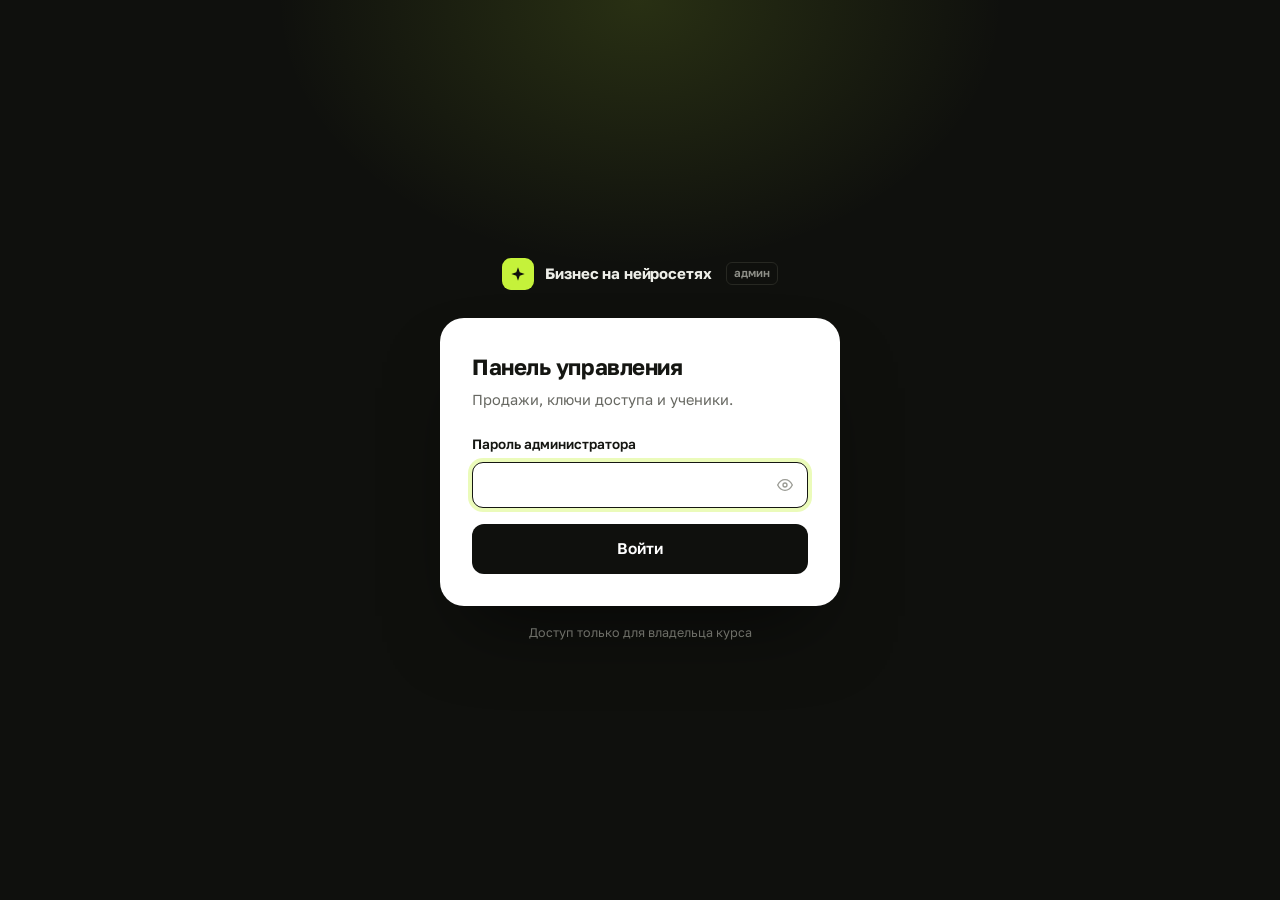
==== admin.html @ 6cfcb0c7 "Новые уроки: Claude, вайбкодинг, основы веба, боты для бизнеса, ниши и блок «Бизнес и право» (69 уро" ====
<!doctype html>
<html lang="ru">
<head>
<meta charset="utf-8">
<meta name="viewport" content="width=device-width, initial-scale=1, viewport-fit=cover">
<meta name="robots" content="noindex, nofollow">
<meta name="theme-color" content="#0F100D">
<title>Панель управления · Бизнес на нейросетях</title>
<link rel="icon" href="data:image/svg+xml,%3Csvg xmlns='http://www.w3.org/2000/svg' viewBox='0 0 32 32'%3E%3Crect width='32' height='32' rx='9' fill='%230F100D'/%3E%3Cpath d='M16 6l2.3 6.7L25 15l-6.7 2.3L16 24l-2.3-6.7L7 15l6.7-2.3z' fill='%23C5F23A'/%3E%3C/svg%3E">
<link rel="preconnect" href="https://fonts.googleapis.com">
<link rel="preconnect" href="https://fonts.gstatic.com" crossorigin>
<link rel="stylesheet" href="https://fonts.googleapis.com/css2?family=Golos+Text:wght@400;500;600;700;800&family=JetBrains+Mono:wght@500;700&display=swap">
<script>
  (function(){ var t; try { t = localStorage.getItem("theme"); } catch(e){}
    if(!t) t = matchMedia("(prefers-color-scheme: dark)").matches ? "dark" : "light";
    document.documentElement.dataset.theme = t; })();
</script>
<style>
:root{
  --bg:#F5F5F1; --surface:#FFFFFF; --surface-2:#F9F9F6; --line:#E7E6E0; --line-strong:#D3D2CA;
  --text:#151612; --muted:#676862; --faint:#9A9B94;
  --ink:#0F100D; --ink-text:#EDEEE8; --ink-muted:#8E8F88; --ink-line:#272822;
  --accent:#C5F23A; --accent-hover:#B4E224; --on-accent:#0F100D; --accent-soft:#EEF8CC; --accent-text:#4A6100;
  --danger:#D92D20; --danger-soft:#FDECEA; --warn-soft:#FFF4D6; --warn-text:#8A5A00; --info-soft:#EAF1FF; --info-text:#2457C5;
  --r:12px; --r-lg:18px; --r-xl:24px;
  --shadow:0 1px 2px rgba(15,16,13,.04),0 10px 30px -14px rgba(15,16,13,.14);
  --font:"Golos Text",system-ui,-apple-system,"Segoe UI",Roboto,sans-serif;
  --mono:"JetBrains Mono",ui-monospace,Menlo,Consolas,monospace;
  color-scheme:light;
}
:root[data-theme="dark"]{
  --bg:#0E0F0C; --surface:#161713; --surface-2:#1B1C18; --line:#272823; --line-strong:#353630;
  --text:#ECEDE7; --muted:#A2A39B; --faint:#6F706A;
  --accent-soft:#222A0C; --accent-text:#D2F46A;
  --danger:#FF7B6E; --danger-soft:#2E1614; --warn-soft:#2A220E; --warn-text:#F1CF7A; --info-soft:#141E33; --info-text:#8DB2FF;
  --shadow:0 1px 2px rgba(0,0,0,.3),0 10px 30px -14px rgba(0,0,0,.6);
  color-scheme:dark;
}
*,*::before,*::after{box-sizing:border-box}
body{margin:0;min-height:100vh;background:var(--bg);color:var(--text);font:400 15px/1.5 var(--font);-webkit-font-smoothing:antialiased}
button,input,select{font:inherit;color:inherit}
button{cursor:pointer}
a{color:inherit}
svg{flex-shrink:0}
:focus-visible{outline:2px solid var(--accent);outline-offset:2px;border-radius:8px}
.hidden{display:none!important}

/* кнопки */
.btn{display:inline-flex;align-items:center;justify-content:center;gap:8px;min-height:42px;padding:0 16px;border-radius:10px;border:1px solid transparent;font-weight:600;font-size:14.5px;text-decoration:none;white-space:nowrap;background:none;transition:background .15s,border-color .15s,color .15s}
.btn-accent{background:var(--accent);color:var(--on-accent)}
.btn-accent:hover{background:var(--accent-hover)}
.btn-dark{background:var(--ink);color:#fff}
.btn-dark:hover{background:#25261F}
[data-theme="dark"] .btn-dark{background:var(--accent);color:var(--on-accent)}
.btn-line{border-color:var(--line-strong);background:var(--surface)}
.btn-line:hover{border-color:var(--text)}
.btn-sm{min-height:34px;padding:0 12px;font-size:13px;border-radius:9px}
.btn-block{width:100%;min-height:50px;font-size:15.5px;border-radius:12px}
.btn:disabled{opacity:.6;cursor:wait}
.iconbtn{width:34px;height:34px;display:inline-grid;place-items:center;border-radius:9px;border:1px solid var(--line);background:var(--surface);color:var(--muted)}
.iconbtn:hover{color:var(--text);border-color:var(--line-strong)}
.spinner{width:16px;height:16px;border-radius:50%;border:2px solid rgba(127,127,127,.3);border-top-color:currentColor;animation:spin .8s linear infinite}
@keyframes spin{to{transform:rotate(360deg)}}

/* шапка */
.top{position:sticky;top:0;z-index:20;background:var(--ink);color:var(--ink-text);border-bottom:1px solid var(--ink-line)}
.top-in{max-width:1320px;margin:0 auto;height:64px;padding:0 28px;display:flex;align-items:center;gap:16px}
.logo{display:inline-flex;align-items:center;gap:11px;font-weight:700;font-size:15px;letter-spacing:-.01em;text-decoration:none}
.logo-mark{width:32px;height:32px;border-radius:9px;background:var(--accent);color:var(--on-accent);display:grid;place-items:center}
.logo .tag{font-size:11.5px;font-weight:600;color:var(--ink-muted);border:1px solid var(--ink-line);border-radius:6px;padding:2px 7px;margin-left:4px}
.top-actions{margin-left:auto;display:flex;align-items:center;gap:8px}
.top .tbtn{display:inline-flex;align-items:center;gap:8px;height:36px;padding:0 12px;border-radius:9px;border:1px solid var(--ink-line);background:none;color:#B5B6AF;font-size:13.5px;font-weight:500;text-decoration:none}
.top .tbtn:hover{color:#fff;border-color:#3A3B35}
.top .tbtn.square{width:36px;padding:0;justify-content:center}

/* вход */
.login-page{min-height:100vh;display:grid;place-items:center;padding:24px;background:var(--ink);position:relative;overflow:hidden}
.login-page::before{content:"";position:absolute;inset:0;background:radial-gradient(520px 380px at 50% 0%,rgba(197,242,58,.14),transparent 70%);pointer-events:none}
.login{position:relative;width:100%;max-width:400px}
.login .logo{color:var(--ink-text);margin-bottom:28px;justify-content:center;width:100%}
.login-card{background:var(--surface);border-radius:var(--r-xl);padding:32px;box-shadow:0 40px 80px -30px rgba(0,0,0,.6)}
[data-theme="dark"] .login-card{border:1px solid var(--line)}
.login-card h1{font-size:22px;letter-spacing:-.02em;margin:0 0 6px}
.login-card > p{margin:0 0 24px;color:var(--muted);font-size:14.5px}
.login-note{text-align:center;color:#6E6F68;font-size:12.5px;margin-top:18px}

/* поля */
.field{margin-bottom:16px}
.label{display:block;font-weight:600;font-size:13.5px;margin:0 0 7px}
.label span{font-weight:400;color:var(--faint)}
.input{width:100%;height:46px;border:1px solid var(--line-strong);border-radius:11px;background:var(--surface);padding:0 14px;transition:border-color .15s,box-shadow .15s}
.input::placeholder{color:var(--faint)}
.input:focus{outline:none;border-color:var(--text);box-shadow:0 0 0 4px rgba(197,242,58,.35)}
[data-theme="dark"] .input:focus{border-color:var(--accent);box-shadow:0 0 0 4px rgba(197,242,58,.12)}
.pass-wrap{position:relative}
.pass-wrap .input{padding-right:48px}
.pass-wrap button{position:absolute;right:6px;top:6px;width:34px;height:34px;border:0;background:none;color:var(--faint);border-radius:8px;display:grid;place-items:center}
.pass-wrap button:hover{color:var(--text)}
.err{display:flex;gap:8px;align-items:flex-start;color:var(--danger);font-size:13.5px;margin-top:12px}
.err:empty{display:none}

/* страница */
.wrap{max-width:1320px;margin:0 auto;padding:32px 28px 80px}
.page-head{display:flex;align-items:flex-end;justify-content:space-between;gap:16px;margin-bottom:24px}
.page-head h1{font-size:30px;letter-spacing:-.03em;margin:0;font-weight:800;line-height:1.15}
.page-head p{margin:4px 0 0;color:var(--muted)}
.kpis{display:grid;grid-template-columns:repeat(4,minmax(0,1fr));gap:14px;margin-bottom:24px}
.kpi{background:var(--surface);border:1px solid var(--line);border-radius:var(--r-lg);padding:18px 20px;position:relative;overflow:hidden}
.kpi-top{display:flex;align-items:center;justify-content:space-between;color:var(--muted);font-size:13.5px;font-weight:500}
.kpi-ico{width:32px;height:32px;border-radius:9px;display:grid;place-items:center;background:var(--surface-2);border:1px solid var(--line);color:var(--muted)}
.kpi b{display:block;font-size:28px;font-weight:800;letter-spacing:-.035em;line-height:1.1;margin-top:10px;font-variant-numeric:tabular-nums}
.kpi small{display:block;font-size:12.5px;color:var(--faint);margin-top:4px}
.kpi.main{background:var(--ink);color:var(--ink-text);border-color:var(--ink)}
[data-theme="dark"] .kpi.main{background:var(--surface-2);border-color:var(--line-strong)}
.kpi.main .kpi-top{color:var(--ink-muted)}
.kpi.main .kpi-ico{background:rgba(197,242,58,.14);border-color:transparent;color:var(--accent)}
.kpi.main small{color:var(--ink-muted)}
.split{display:flex;height:6px;border-radius:6px;overflow:hidden;margin-top:12px;background:#262722;gap:2px}
.split span{display:block;height:100%}
.legend{display:flex;flex-wrap:wrap;gap:4px 12px;margin-top:8px;font-size:11.5px;color:var(--ink-muted)}
.legend i{display:inline-block;width:7px;height:7px;border-radius:2px;margin-right:5px;vertical-align:1px}
.grid{display:grid;grid-template-columns:380px minmax(0,1fr);gap:20px;align-items:start}
.card{background:var(--surface);border:1px solid var(--line);border-radius:var(--r-xl)}
.card-h{display:flex;align-items:center;justify-content:space-between;gap:12px;padding:20px 22px 0}
.card-h h2{font-size:17px;letter-spacing:-.015em;margin:0}
.card-h p{margin:2px 0 0;color:var(--muted);font-size:13.5px}
.card-b{padding:18px 22px 22px}
.sticky{position:sticky;top:84px}
.tariffs{display:grid;gap:8px;margin-bottom:18px}
.tariff{position:relative;display:flex;align-items:center;gap:12px;border:1.5px solid var(--line);border-radius:14px;padding:13px 14px;cursor:pointer;transition:border-color .15s,background .15s}
.tariff:hover{border-color:var(--line-strong)}
.tariff input{position:absolute;opacity:0;pointer-events:none}
.radio{width:18px;height:18px;border-radius:50%;border:1.5px solid var(--line-strong);display:grid;place-items:center;flex-shrink:0}
.tariff:has(input:checked){border-color:var(--text);background:var(--surface-2)}
.tariff:has(input:checked) .radio{border-color:var(--text);background:var(--text)}
.tariff:has(input:checked) .radio::after{content:"";width:6px;height:6px;border-radius:50%;background:var(--surface)}
.tariff:has(input:focus-visible){outline:2px solid var(--accent);outline-offset:2px}
.tariff-info{flex:1;min-width:0}
.tariff-info b{display:block;font-weight:600;font-size:14.5px}
.tariff-info span{color:var(--muted);font-size:12.5px}
.price{font-weight:700;font-size:15px;white-space:nowrap;font-variant-numeric:tabular-nums;letter-spacing:-.01em}
.result{margin-top:18px;border-radius:16px;background:var(--ink);color:var(--ink-text);padding:20px;animation:pop .3s ease}
[data-theme="dark"] .result{background:var(--surface-2);border:1px solid var(--line-strong)}
@keyframes pop{from{opacity:0;transform:translateY(6px)}}
.result-top{display:flex;align-items:center;gap:8px;font-size:13px;color:var(--ink-muted)}
.result-top i{width:20px;height:20px;border-radius:50%;background:var(--accent);color:var(--on-accent);display:grid;place-items:center}
.key{font:700 22px/1.2 var(--mono);color:var(--accent);letter-spacing:.03em;margin:12px 0 4px;word-break:break-all}
.result small{display:block;color:var(--ink-muted);font-size:12.5px;margin-bottom:16px}
.result .row{display:grid;grid-template-columns:1fr 1fr;gap:8px}
.result .btn{border-color:#34352F;color:var(--ink-text);min-height:40px;font-size:13.5px}
.result .btn:hover{border-color:#6E6F68}
.result .btn.btn-accent{color:var(--on-accent);border-color:transparent}
.toolbar{display:flex;flex-wrap:wrap;gap:10px;align-items:center;padding:18px 22px 14px}
.search{position:relative;flex:1 1 240px}
.search svg{position:absolute;left:13px;top:50%;transform:translateY(-50%);color:var(--faint);pointer-events:none}
.search .input{padding-left:38px;height:40px;background:var(--surface-2)}
.seg{display:inline-flex;padding:3px;border-radius:11px;background:var(--surface-2);border:1px solid var(--line)}
.seg button{border:0;background:none;height:32px;padding:0 12px;border-radius:8px;font-size:13px;font-weight:600;color:var(--muted);white-space:nowrap}
.seg button[aria-pressed="true"]{background:var(--surface);color:var(--text);box-shadow:0 1px 2px rgba(15,16,13,.08),0 0 0 1px var(--line)}
.seg em{font-style:normal;color:var(--faint);font-weight:500;margin-left:4px}
.tablewrap{overflow-x:auto}
table{width:100%;border-collapse:collapse;font-size:14px}
th{text-align:left;font-size:12px;font-weight:600;color:var(--faint);text-transform:uppercase;letter-spacing:.06em;padding:10px 12px;border-top:1px solid var(--line);border-bottom:1px solid var(--line);background:var(--surface-2);white-space:nowrap}
th:first-child,td:first-child{padding-left:22px}
th:last-child,td:last-child{padding-right:22px}
td{padding:12px;border-bottom:1px solid var(--line);vertical-align:middle}
tbody tr{transition:background .1s}
tbody tr:hover{background:var(--surface-2)}
tbody tr:last-child td{border-bottom:0}
tr.off .who,tr.off .keycell,tr.off .tsel{opacity:.5}
td.c-btns{width:1%}
.who{display:flex;align-items:center;gap:12px;min-width:170px}
.ava{width:36px;height:36px;border-radius:50%;display:grid;place-items:center;font-weight:700;font-size:13px;flex-shrink:0;color:#0F100D}
.who b{display:block;font-weight:600;font-size:14px;line-height:1.3}
.who small{color:var(--muted);font-size:12.5px}
.keycell{display:inline-flex;align-items:center;gap:6px}
.keycell code{font:600 13px/1 var(--mono);letter-spacing:.02em;white-space:nowrap}
.keycell .iconbtn{width:28px;height:28px;border-radius:7px;border-color:transparent;background:none}
.keycell .iconbtn:hover{border-color:var(--line)}
.tsel{height:32px;border:1px solid var(--line);border-radius:999px;padding:0 28px 0 12px;font-size:13px;font-weight:600;background:var(--surface) url("data:image/svg+xml,%3Csvg xmlns='http://www.w3.org/2000/svg' width='12' height='12' viewBox='0 0 24 24' fill='none' stroke='%23999' stroke-width='2.5' stroke-linecap='round'%3E%3Cpolyline points='6 9 12 15 18 9'/%3E%3C/svg%3E") no-repeat right 10px center;appearance:none;-webkit-appearance:none;cursor:pointer}
.tsel:hover{border-color:var(--line-strong)}
.activity{display:flex;flex-direction:column;align-items:flex-start;gap:4px;white-space:nowrap}
.activity small{color:var(--faint);font-size:12px}
.badge{display:inline-flex;align-items:center;gap:6px;height:24px;padding:0 9px;border-radius:999px;font-size:12px;font-weight:600;white-space:nowrap}
.badge::before{content:"";width:6px;height:6px;border-radius:50%;background:currentColor}
.b-active{background:var(--accent-soft);color:var(--accent-text)}
.b-wait{background:var(--warn-soft);color:var(--warn-text)}
.b-off{background:var(--danger-soft);color:var(--danger)}
.actions{display:flex;gap:6px;justify-content:flex-end}
.empty{padding:56px 22px;text-align:center;color:var(--muted)}
.empty-ico{width:52px;height:52px;margin:0 auto 14px;border-radius:14px;display:grid;place-items:center;background:var(--surface-2);border:1px solid var(--line);color:var(--faint)}
.empty b{display:block;color:var(--text);font-size:15px;margin-bottom:4px}
.foot{display:flex;justify-content:space-between;align-items:center;gap:12px;padding:14px 22px;border-top:1px solid var(--line);font-size:13px;color:var(--muted)}
.toast{position:fixed;left:50%;bottom:calc(24px + env(safe-area-inset-bottom,0px));transform:translate(-50%,12px);display:flex;align-items:center;gap:10px;background:var(--ink);color:#fff;padding:12px 18px 12px 14px;border-radius:12px;font-size:14px;font-weight:500;box-shadow:0 20px 50px -20px rgba(0,0,0,.6);opacity:0;pointer-events:none;transition:opacity .2s,transform .2s;z-index:60}
[data-theme="dark"] .toast{background:#24251F;border:1px solid var(--line-strong)}
.toast.show{opacity:1;transform:translate(-50%,0)}
.toast i{width:22px;height:22px;border-radius:50%;background:var(--accent);color:var(--on-accent);display:grid;place-items:center}
.toast.bad i{background:var(--danger);color:#fff}

@media (max-width:1100px){
  .grid{grid-template-columns:minmax(0,1fr)}
  .sticky{position:static}
  .kpis{grid-template-columns:repeat(2,minmax(0,1fr))}
}
@media (max-width:760px){
  .top-in{padding:0 16px}
  .top .tbtn .lbl,.logo .tag{display:none}
  .wrap{padding:22px 14px 64px}
  .page-head{flex-direction:column;align-items:flex-start}
  .page-head h1{font-size:25px}
  .kpis{gap:10px}
  .kpi{padding:14px}
  .kpi b{font-size:22px}
  .toolbar{padding:16px}
  .seg{width:100%;overflow-x:auto;scrollbar-width:none}
  .seg::-webkit-scrollbar{display:none}
  .seg button{flex:1}
  /* таблица превращается в карточки */
  table,thead,tbody,tr,td{display:block}
  thead{display:none}
  tbody tr{padding:14px 16px;border-bottom:1px solid var(--line);display:grid;grid-template-columns:1fr auto;gap:10px 12px;align-items:center}
  tbody tr:hover{background:none}
  td{padding:0!important;border:0}
  table{table-layout:fixed}
  td{min-width:0}
  td.c-who{grid-area:1/1/2/2;min-width:0}
  td.c-who .who{min-width:0}
  td.c-btns{grid-area:1/2/2/3;width:auto}
  td.c-tariff{grid-area:2/1/3/2}
  td.c-act{grid-area:2/2/3/3;justify-self:end}
  td.c-act .activity{align-items:flex-end}
  td.c-key{grid-area:3/1/4/3}
  td.c-key::before{content:attr(data-l);display:inline-block;width:64px;color:var(--faint);font-size:12.5px}
  .seg button{padding:0 8px;font-size:12.5px}
  .seg em{margin-left:3px}
  .foot{padding:14px 16px}
  .card-h{padding:18px 16px 0}
  .card-b{padding:16px}
}
</style>
<script src="config.js?v=11"></script>
</head>
<body>

<section class="login-page hidden" id="loginBox">
  <div class="login">
    <div class="logo"><span class="logo-mark" data-icon="spark"></span>Бизнес на нейросетях<span class="tag">админ</span></div>
    <div class="login-card">
      <h1>Панель управления</h1>
      <p>Продажи, ключи доступа и ученики.</p>
      <form id="loginForm">
        <div class="field">
          <label class="label" for="pass">Пароль администратора</label>
          <div class="pass-wrap"><input class="input" type="password" id="pass" autocomplete="current-password" required><button type="button" id="peek" aria-label="Показать пароль" data-icon="eye"></button></div>
        </div>
        <button class="btn btn-dark btn-block" id="loginBtn" type="submit">Войти</button>
        <div class="err" id="loginErr" role="alert"></div>
      </form>
    </div>
    <div class="login-note">Доступ только для владельца курса</div>
  </div>
</section>

<div id="panel" class="hidden">
  <header class="top">
    <div class="top-in">
      <div class="logo"><span class="logo-mark" data-icon="spark"></span>Бизнес на нейросетях<span class="tag">админ</span></div>
      <div class="top-actions">
        <a class="tbtn" id="siteLink" href="./" target="_blank" rel="noopener"><span data-icon="ext"></span><span class="lbl">Открыть сайт</span></a>
        <button class="tbtn square theme-btn" type="button" aria-label="Сменить тему"></button>
        <button class="tbtn" id="logoutBtn" type="button"><span data-icon="logout"></span><span class="lbl">Выйти</span></button>
      </div>
    </div>
  </header>

  <div class="wrap">
    <div class="page-head">
      <div><h1>Продажи и ключи</h1><p>Создавай ключи для покупателей и управляй доступом к урокам.</p></div>
      <button class="btn btn-line" id="refreshBtn" type="button"><span data-icon="refresh"></span>Обновить</button>
    </div>

    <div class="kpis" id="kpis"></div>

    <div class="grid">
      <div class="card sticky">
        <div class="card-h"><div><h2>Новая продажа</h2><p>Выбери тариф и создай ключ</p></div></div>
        <div class="card-b">
          <form id="saleForm">
            <div class="tariffs" role="radiogroup" aria-label="Тариф">
              <label class="tariff"><input type="radio" name="tariff" value="start" checked><span class="radio"></span><span class="tariff-info"><b>Старт</b><span>Обучение без поиска клиентов</span></span><span class="price">2 990 ₽</span></label>
              <label class="tariff"><input type="radio" name="tariff" value="earn"><span class="radio"></span><span class="tariff-info"><b>Заработок</b><span>Обучение и поиск клиентов</span></span><span class="price">5 990 ₽</span></label>
              <label class="tariff"><input type="radio" name="tariff" value="mentor"><span class="radio"></span><span class="tariff-info"><b>Наставник</b><span>Всё и личная поддержка</span></span><span class="price">11 990 ₽</span></label>
            </div>
            <div class="field"><label class="label" for="name">Имя покупателя <span>· необязательно</span></label><input class="input" type="text" id="name" autocomplete="off" placeholder="Например, Артём" maxlength="100"></div>
            <div class="field"><label class="label" for="phone">Телефон или Telegram <span>· необязательно</span></label><input class="input" type="text" id="phone" autocomplete="off" placeholder="+7 900 000-00-00" maxlength="30"></div>
            <button class="btn btn-dark btn-block" id="saleBtn" type="submit"><span data-icon="key"></span>Создать ключ</button>
            <div class="err" id="saleErr" role="alert"></div>
          </form>
          <div class="result hidden" id="result" aria-live="polite">
            <div class="result-top"><i data-icon="check"></i><span>Ключ создан · тариф «<span id="resTariff"></span>»</span></div>
            <div class="key" id="resKey"></div>
            <small>для <span id="resName"></span></small>
            <div class="row">
              <button class="btn" id="copyKey" type="button"><span data-icon="copy"></span>Ключ</button>
              <button class="btn btn-accent" id="copyMsg" type="button"><span data-icon="send"></span>Сообщение</button>
            </div>
          </div>
        </div>
      </div>

      <div class="card">
        <div class="card-h"><div><h2>Покупатели</h2><p id="listSub">Все выданные ключи</p></div><button class="btn btn-line btn-sm" id="csvBtn" type="button"><span data-icon="download"></span>CSV</button></div>
        <div class="toolbar">
          <div class="search"><span data-icon="search"></span><input class="input" type="search" id="search" placeholder="Поиск по имени, телефону или ключу" aria-label="Поиск"></div>
          <div class="seg" id="seg" role="group" aria-label="Фильтр"></div>
        </div>
        <div class="tablewrap">
          <table>
            <thead><tr><th>Покупатель</th><th>Тариф</th><th>Ключ</th><th>Активность</th><th></th></tr></thead>
            <tbody id="rows"></tbody>
          </table>
        </div>
        <div class="foot" id="foot"></div>
      </div>
    </div>
  </div>
</div>
<div class="toast" id="toast" role="status" aria-live="polite"></div>

<script>
const API = (window.CONFIG && CONFIG.API_URL || "").replace(/\/$/, "");
const SITE = (window.CONFIG && CONFIG.SITE_URL) || "";
const TARIFFS = {start:"Старт", earn:"Заработок", mentor:"Наставник"};
const PRICES = {start:2990, earn:5990, mentor:11990};
const COLORS = {start:"#9FD0FF", earn:"#C5F23A", mentor:"#FFB86B"};
const $ = id => document.getElementById(id);
const esc = s => String(s ?? "").replace(/[&<>"']/g, c => ({"&":"&amp;","<":"&lt;",">":"&gt;",'"':"&quot;","'":"&#39;"}[c]));
let PASS = "";
try { PASS = sessionStorage.getItem("adminPass") || ""; } catch(e) {}
let SALES = [], last = null, filter = "all";

// ---------- иконки ----------
const P = {
  spark:'<path d="M12 2l2.6 7.4L22 12l-7.4 2.6L12 22l-2.6-7.4L2 12l7.4-2.6z" fill="currentColor" stroke="none"/>',
  check:'<polyline points="20 6 9 17 4 12"/>',
  key:'<circle cx="7.5" cy="15.5" r="4.5"/><path d="M10.7 12.3L21 2M16 7l3 3M18.5 4.5l2 2"/>',
  copy:'<rect x="9" y="9" width="12" height="12" rx="2"/><path d="M5 15H4a2 2 0 0 1-2-2V4a2 2 0 0 1 2-2h9a2 2 0 0 1 2 2v1"/>',
  send:'<line x1="22" y1="2" x2="11" y2="13"/><polygon points="22 2 15 22 11 13 2 9 22 2"/>',
  search:'<circle cx="11" cy="11" r="7"/><line x1="21" y1="21" x2="16.65" y2="16.65"/>',
  ext:'<path d="M18 13v6a2 2 0 0 1-2 2H5a2 2 0 0 1-2-2V8a2 2 0 0 1 2-2h6"/><polyline points="15 3 21 3 21 9"/><line x1="10" y1="14" x2="21" y2="3"/>',
  logout:'<path d="M9 21H5a2 2 0 0 1-2-2V5a2 2 0 0 1 2-2h4"/><polyline points="16 17 21 12 16 7"/><line x1="21" y1="12" x2="9" y2="12"/>',
  sun:'<circle cx="12" cy="12" r="4"/><path d="M12 2v2M12 20v2M4.9 4.9l1.4 1.4M17.7 17.7l1.4 1.4M2 12h2M20 12h2M4.9 19.1l1.4-1.4M17.7 6.3l1.4-1.4"/>',
  moon:'<path d="M21 12.8A9 9 0 1 1 11.2 3a7 7 0 0 0 9.8 9.8z"/>',
  refresh:'<polyline points="23 4 23 10 17 10"/><polyline points="1 20 1 14 7 14"/><path d="M3.5 9a9 9 0 0 1 14.9-3.4L23 10M1 14l4.6 4.4A9 9 0 0 0 20.5 15"/>',
  download:'<path d="M21 15v4a2 2 0 0 1-2 2H5a2 2 0 0 1-2-2v-4"/><polyline points="7 10 12 15 17 10"/><line x1="12" y1="15" x2="12" y2="3"/>',
  wallet:'<path d="M20 12V8H6a2 2 0 0 1 0-4h12v4"/><path d="M4 6v12a2 2 0 0 0 2 2h14v-4"/><path d="M18 12a2 2 0 0 0 0 4h4v-4z"/>',
  users:'<path d="M17 21v-2a4 4 0 0 0-4-4H5a4 4 0 0 0-4 4v2"/><circle cx="9" cy="7" r="4"/><path d="M23 21v-2a4 4 0 0 0-3-3.87M16 3.13a4 4 0 0 1 0 7.75"/>',
  login:'<path d="M15 3h4a2 2 0 0 1 2 2v14a2 2 0 0 1-2 2h-4"/><polyline points="10 17 15 12 10 7"/><line x1="15" y1="12" x2="3" y2="12"/>',
  ban:'<circle cx="12" cy="12" r="10"/><line x1="4.93" y1="4.93" x2="19.07" y2="19.07"/>',
  power:'<path d="M18.36 6.64a9 9 0 1 1-12.73 0"/><line x1="12" y1="2" x2="12" y2="12"/>',
  eye:'<path d="M1 12s4-8 11-8 11 8 11 8-4 8-11 8-11-8-11-8z"/><circle cx="12" cy="12" r="3"/>',
  eyeoff:'<path d="M17.94 17.94A10.07 10.07 0 0 1 12 20c-7 0-11-8-11-8a18.45 18.45 0 0 1 5.06-5.94M9.9 4.24A9.12 9.12 0 0 1 12 4c7 0 11 8 11 8a18.5 18.5 0 0 1-2.16 3.19"/><line x1="1" y1="1" x2="23" y2="23"/>',
  alert:'<circle cx="12" cy="12" r="10"/><line x1="12" y1="8" x2="12" y2="12"/><line x1="12" y1="16" x2="12.01" y2="16"/>',
  inbox:'<polyline points="22 12 16 12 14 15 10 15 8 12 2 12"/><path d="M5.45 5.11L2 12v6a2 2 0 0 0 2 2h16a2 2 0 0 0 2-2v-6l-3.45-6.89A2 2 0 0 0 16.76 4H7.24a2 2 0 0 0-1.79 1.11z"/>'
};
const icon = (n, s = 16) => `<svg width="${s}" height="${s}" viewBox="0 0 24 24" fill="none" stroke="currentColor" stroke-width="2" stroke-linecap="round" stroke-linejoin="round" aria-hidden="true">${P[n]}</svg>`;
document.querySelectorAll("[data-icon]").forEach(el => el.innerHTML = icon(el.dataset.icon, el.classList.contains("logo-mark") ? 16 : el.tagName === "I" ? 12 : 16));
if(SITE) $("siteLink").href = SITE;

// ---------- тема ----------
function paintTheme(){
  const dark = document.documentElement.dataset.theme === "dark";
  document.querySelectorAll(".theme-btn").forEach(b => { b.innerHTML = icon(dark ? "sun" : "moon", 16); b.title = dark ? "Светлая тема" : "Тёмная тема"; });
}
document.addEventListener("click", e => {
  if(!e.target.closest(".theme-btn")) return;
  const t = document.documentElement.dataset.theme === "dark" ? "light" : "dark";
  document.documentElement.dataset.theme = t; try { localStorage.setItem("theme", t); } catch(err) {} paintTheme();
});
paintTheme();

// ---------- запросы ----------
async function api(path, opts = {}){
  const res = await fetch(API + path, {...opts, headers:{"Content-Type":"application/json", "Authorization":"Bearer " + PASS, ...(opts.headers||{})}});
  const data = await res.json().catch(() => ({}));
  if(res.status === 401){ logout(); throw new Error("Неверный пароль"); }
  if(!res.ok) throw new Error(data.detail || "Ошибка сервера");
  return data;
}
const netMsg = e => e.message === "Failed to fetch" ? "Нет связи с сервером. Проверь API_URL в config.js и что сервер запущен." : e.message;
const errHtml = m => icon("alert", 16) + "<span>" + esc(m) + "</span>";

// ---------- вход ----------
function showLogin(){ $("panel").classList.add("hidden"); $("loginBox").classList.remove("hidden"); setTimeout(() => $("pass").focus(), 50); }
function logout(){ PASS = ""; try { sessionStorage.removeItem("adminPass"); } catch(e) {} showLogin(); }
$("logoutBtn").addEventListener("click", logout);
$("peek").addEventListener("click", () => {
  const p = $("pass"), show = p.type === "password";
  p.type = show ? "text" : "password"; $("peek").innerHTML = icon(show ? "eyeoff" : "eye", 16);
  $("peek").setAttribute("aria-label", show ? "Скрыть пароль" : "Показать пароль");
});

$("loginForm").addEventListener("submit", async e => {
  e.preventDefault(); PASS = $("pass").value; $("loginErr").textContent = "";
  const b = $("loginBtn"); b.disabled = true; b.innerHTML = '<span class="spinner"></span>Проверяем…';
  try { await api("/api/admin/login", {method:"POST"}); try { sessionStorage.setItem("adminPass", PASS); } catch(e) {} $("pass").value = ""; openPanel(); }
  catch(err){ $("loginErr").innerHTML = errHtml(netMsg(err)); }
  finally { b.disabled = false; b.textContent = "Войти"; }
});

async function openPanel(){
  $("loginBox").classList.add("hidden"); $("panel").classList.remove("hidden");
  await loadSales();
}
async function loadSales(){
  try { SALES = await api("/api/admin/sales"); render(); }
  catch(err){ toast(netMsg(err), true); }
}
$("refreshBtn").addEventListener("click", async () => { await loadSales(); toast("Данные обновлены"); });

// ---------- форматирование ----------
const money = n => n.toLocaleString("ru-RU") + " ₽";
const dateStr = ts => new Date(ts * 1000).toLocaleDateString("ru-RU", {day:"numeric", month:"short", year:"numeric"}).replace(" г.", "");
const timeStr = ts => new Date(ts * 1000).toLocaleTimeString("ru-RU", {hour:"2-digit", minute:"2-digit"});
function ago(ts){
  const s = Date.now() / 1000 - ts;
  if(s < 60) return "только что";
  if(s < 3600) return Math.floor(s / 60) + " мин назад";
  if(s < 86400) return Math.floor(s / 3600) + " ч назад";
  if(s < 86400 * 2) return "вчера";
  if(s < 86400 * 30) return Math.floor(s / 86400) + " дн назад";
  return dateStr(ts);
}
const initials = n => (n || "").trim() ? n.trim().split(/\s+/).map(w => w[0]).slice(0, 2).join("").toUpperCase() : "?";
const AVA = ["#D8F86A","#9FD0FF","#FFB86B","#C9B8FF","#7EE0C3","#FF9FB2"];
const avaColor = s => AVA[[...String(s)].reduce((a, c) => a + c.charCodeAt(0), 0) % AVA.length];
const status = s => s.revoked ? "off" : s.last_seen ? "active" : "wait";
const plural = (n, a, b, c) => { const m10 = n % 10, m100 = n % 100; return m10 === 1 && m100 !== 11 ? a : (m10 >= 2 && m10 <= 4 && (m100 < 10 || m100 >= 20) ? b : c); };

// ---------- отрисовка ----------
function render(){
  const active = SALES.filter(s => !s.revoked);
  const sum = active.reduce((a, s) => a + (PRICES[s.tariff] || 0), 0);
  const entered = active.filter(s => s.last_seen).length;
  const off = SALES.length - active.length;
  const weekAgo = Date.now() / 1000 - 7 * 86400;
  const week = SALES.filter(s => s.created_at > weekAgo).length;
  const byT = Object.keys(TARIFFS).map(k => ({k, n: active.filter(s => s.tariff === k).length, sum: active.filter(s => s.tariff === k).length * PRICES[k]}));
  const conv = active.length ? Math.round(entered / active.length * 100) : 0;
  $("kpis").innerHTML = `
    <div class="kpi main"><div class="kpi-top">Выручка<span class="kpi-ico">${icon("wallet")}</span></div><b>${money(sum)}</b><small>по ценам тарифов, без отключённых</small>
      ${sum ? `<div class="split">${byT.filter(t => t.sum).map(t => `<span style="width:${t.sum / sum * 100}%;background:${COLORS[t.k]}"></span>`).join("")}</div><div class="legend">${byT.map(t => `<span><i style="background:${COLORS[t.k]}"></i>${TARIFFS[t.k]} · ${t.n}</span>`).join("")}</div>` : ""}</div>
    <div class="kpi"><div class="kpi-top">Продажи<span class="kpi-ico">${icon("users")}</span></div><b>${SALES.length}</b><small>${week ? `+${week} за 7 дней` : "за всё время"}</small></div>
    <div class="kpi"><div class="kpi-top">Активировали<span class="kpi-ico">${icon("login")}</span></div><b>${entered}<span style="font-size:.55em;color:var(--faint);font-weight:600"> · ${conv}%</span></b><small>вошли на сайт хотя бы раз</small></div>
    <div class="kpi"><div class="kpi-top">Отключено<span class="kpi-ico">${icon("ban")}</span></div><b>${off}</b><small>ключей без доступа</small></div>`;

  const counts = {all:SALES.length, active:SALES.filter(s => status(s) === "active").length, wait:SALES.filter(s => status(s) === "wait").length, off};
  const names = {all:"Все", active:"Вошли", wait:"Не входили", off:"Отключены"};
  $("seg").innerHTML = Object.keys(names).map(k => `<button type="button" data-f="${k}" aria-pressed="${filter === k}">${names[k]}<em>${counts[k]}</em></button>`).join("");

  const q = $("search").value.trim().toLowerCase();
  const list = SALES.filter(s => (filter === "all" || status(s) === filter) && (!q || [s.name, s.phone, s.key].some(v => String(v || "").toLowerCase().includes(q))));
  const badge = {active:'<span class="badge b-active">Активен</span>', wait:'<span class="badge b-wait">Не входил</span>', off:'<span class="badge b-off">Отключён</span>'};
  $("rows").innerHTML = list.length ? list.map(s => `
    <tr class="${s.revoked ? "off" : ""}">
      <td class="c-who"><div class="who"><span class="ava" style="background:${avaColor(s.key)}">${esc(initials(s.name))}</span><div><b>${esc(s.name) || "Без имени"}</b><small>${esc(s.phone) || "контакт не указан"}</small></div></div></td>
      <td class="c-tariff"><select class="tsel" data-tariff="${s.id}" aria-label="Тариф">${Object.entries(TARIFFS).map(([k,v]) => `<option value="${k}" ${k===s.tariff?"selected":""}>${v}</option>`).join("")}</select></td>
      <td class="c-key" data-l="Ключ"><span class="keycell"><code>${esc(s.key)}</code><button class="iconbtn" type="button" data-copykey="${s.id}" title="Скопировать ключ" aria-label="Скопировать ключ">${icon("copy",14)}</button></span></td>
      <td class="c-act"><div class="activity">${badge[status(s)]}<small title="${s.last_seen ? "Последний вход: " + dateStr(s.last_seen) + ", " + timeStr(s.last_seen) : ""}">${s.last_seen ? "вход " + ago(s.last_seen) : "создан " + dateStr(s.created_at)}</small></div></td>
      <td class="c-btns"><div class="actions"><button class="iconbtn" type="button" data-copy="${s.id}" title="Скопировать сообщение покупателю" aria-label="Скопировать сообщение покупателю">${icon("send",15)}</button><button class="iconbtn" type="button" data-toggle="${s.id}" title="${s.revoked ? "Включить ключ" : "Отключить ключ"}" aria-label="${s.revoked ? "Включить ключ" : "Отключить ключ"}">${icon(s.revoked ? "power" : "ban", 15)}</button></div></td>
    </tr>`).join("")
    : `<tr><td colspan="5"><div class="empty"><div class="empty-ico">${icon(SALES.length ? "search" : "inbox", 22)}</div><b>${SALES.length ? "Ничего не найдено" : "Продаж пока нет"}</b>${SALES.length ? "Попробуй изменить поиск или фильтр" : "Создай первый ключ в форме слева"}</div></td></tr>`;
  $("foot").innerHTML = `<span>Показано ${list.length} из ${SALES.length}</span><span>Сумма в списке: <b style="color:var(--text)">${money(list.filter(s => !s.revoked).reduce((a, s) => a + (PRICES[s.tariff] || 0), 0))}</b></span>`;
  $("listSub").textContent = SALES.length ? `${SALES.length} ${plural(SALES.length, "ключ", "ключа", "ключей")} выдано` : "Все выданные ключи";
}
$("search").addEventListener("input", render);
$("seg").addEventListener("click", e => { const b = e.target.closest("[data-f]"); if(b){ filter = b.dataset.f; render(); } });

function message(s){
  return `Привет${s.name ? ", " + s.name : ""}! Доступ к обучению «Бизнес на нейросетях» открыт.\n\nСайт: ${SITE}\nТвой ключ: ${s.key}\nТариф: ${TARIFFS[s.tariff]}\n\nЗайди на сайт, вставь ключ и начинай с урока 0.1.`;
}

// ---------- новая продажа ----------
$("saleForm").addEventListener("submit", async e => {
  e.preventDefault();
  const tariff = document.querySelector("input[name=tariff]:checked").value;
  const name = $("name").value.trim(), phone = $("phone").value.trim();
  $("saleErr").textContent = "";
  const b = $("saleBtn"); b.disabled = true; b.innerHTML = '<span class="spinner"></span>Создаём…';
  try {
    const {key} = await api("/api/admin/sales", {method:"POST", body: JSON.stringify({tariff, name, phone})});
    last = {key, tariff, name};
    $("resKey").textContent = key; $("resName").textContent = name || "покупателя"; $("resTariff").textContent = TARIFFS[tariff];
    $("result").classList.remove("hidden"); $("result").style.animation = "none"; void $("result").offsetWidth; $("result").style.animation = "";
    $("name").value = ""; $("phone").value = "";
    await loadSales();
    toast("Ключ создан");
  } catch(err){ $("saleErr").innerHTML = errHtml(netMsg(err)); }
  finally { b.disabled = false; b.innerHTML = icon("key") + "Создать ключ"; }
});
$("copyKey").addEventListener("click", () => last && copy(last.key, "Ключ скопирован"));
$("copyMsg").addEventListener("click", () => last && copy(message(last), "Сообщение скопировано"));

// ---------- действия в таблице ----------
$("rows").addEventListener("click", async e => {
  const find = id => SALES.find(x => x.id == id);
  const k = e.target.closest("[data-copykey]");
  if(k){ const s = find(k.dataset.copykey); if(s) copy(s.key, "Ключ скопирован"); return; }
  const c = e.target.closest("[data-copy]");
  if(c){ const s = find(c.dataset.copy); if(s) copy(message(s), "Сообщение скопировано"); return; }
  const t = e.target.closest("[data-toggle]");
  if(t){
    const s = find(t.dataset.toggle); if(!s) return;
    if(!s.revoked && !confirm(`Отключить ключ ${s.key}?\nПокупатель потеряет доступ к урокам. Ключ можно будет включить обратно.`)) return;
    try { await api(`/api/admin/sales/${s.id}`, {method:"POST", body: JSON.stringify({revoked: !s.revoked})}); toast(s.revoked ? "Ключ включён" : "Ключ отключён"); await loadSales(); }
    catch(err){ toast(netMsg(err), true); }
  }
});
$("rows").addEventListener("change", async e => {
  const sel = e.target.closest("[data-tariff]"); if(!sel) return;
  try { await api(`/api/admin/sales/${sel.dataset.tariff}`, {method:"POST", body: JSON.stringify({tariff: sel.value})}); toast("Тариф изменён на «" + TARIFFS[sel.value] + "»"); await loadSales(); }
  catch(err){ toast(netMsg(err), true); }
});

// ---------- выгрузка ----------
$("csvBtn").addEventListener("click", () => {
  const head = ["Дата", "Имя", "Контакт", "Тариф", "Цена", "Ключ", "Последний вход", "Статус"];
  const st = {active:"активен", wait:"не входил", off:"отключён"};
  const cell = v => `"${String(v ?? "").replace(/"/g, '""')}"`;
  const rows = SALES.map(s => [dateStr(s.created_at) + " " + timeStr(s.created_at), s.name, s.phone, TARIFFS[s.tariff] || s.tariff, PRICES[s.tariff] || "", s.key, s.last_seen ? dateStr(s.last_seen) + " " + timeStr(s.last_seen) : "", st[status(s)]]);
  const csv = "﻿" + [head, ...rows].map(r => r.map(cell).join(";")).join("\r\n");
  const a = document.createElement("a");
  a.href = URL.createObjectURL(new Blob([csv], {type:"text/csv;charset=utf-8"}));
  a.download = `prodazhi-${new Date().toISOString().slice(0, 10)}.csv`;
  a.click(); setTimeout(() => URL.revokeObjectURL(a.href), 1000);
});

// ---------- уведомления ----------
let toastTimer;
function toast(msg, bad){ const t = $("toast"); t.className = "toast" + (bad ? " bad" : ""); t.innerHTML = `<i>${icon(bad ? "alert" : "check", 13)}</i>${esc(msg)}`; void t.offsetWidth; t.classList.add("show"); clearTimeout(toastTimer); toastTimer = setTimeout(() => t.classList.remove("show"), 2200); }
async function copy(s, msg = "Скопировано"){
  try { await navigator.clipboard.writeText(s); toast(msg); }
  catch(e){ const ta = document.createElement("textarea"); ta.value = s; ta.style.position = "fixed"; ta.style.opacity = "0"; document.body.appendChild(ta); ta.select(); try { document.execCommand("copy"); toast(msg); } catch(err){ toast("Не удалось скопировать", true); } ta.remove(); }
}

if(PASS) api("/api/admin/login", {method:"POST"}).then(openPanel).catch(showLogin);
else showLogin();
</script>
</body>
</html>
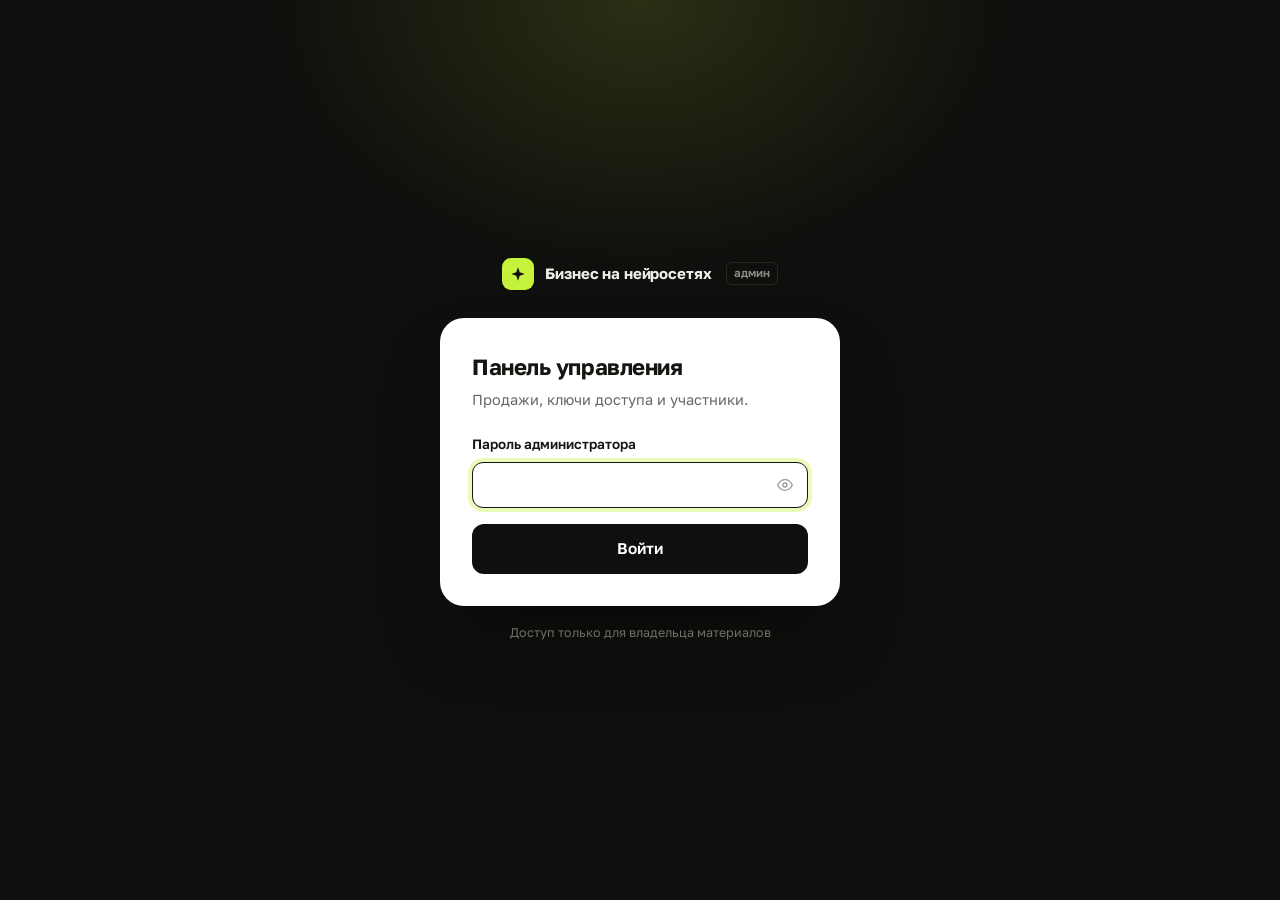
==== commit 762690cf: "ID участника вместо имени и телефона; «материалы» вместо «курса» и «обучения» на сайте, в документах" ====
--- a/admin.html
+++ b/admin.html
@@ -97,6 +97,7 @@
 .pass-wrap button{position:absolute;right:6px;top:6px;width:34px;height:34px;border:0;background:none;color:var(--faint);border-radius:8px;display:grid;place-items:center}
 .pass-wrap button:hover{color:var(--text)}
 .err{display:flex;gap:8px;align-items:flex-start;color:var(--danger);font-size:13.5px;margin-top:12px}
+.hint{margin:0 0 16px;font-size:13px;line-height:1.5;color:var(--muted)}
 .err:empty{display:none}
 
 /* страница */
@@ -186,6 +187,9 @@
 .b-active{background:var(--accent-soft);color:var(--accent-text)}
 .b-wait{background:var(--warn-soft);color:var(--warn-text)}
 .b-off{background:var(--danger-soft);color:var(--danger)}
+.b-doc{background:transparent;border:1px solid var(--line);color:var(--muted);height:22px;font-weight:500}
+.b-doc.ok{color:var(--accent-text);border-color:var(--accent-soft)}
+.b-doc.no{color:var(--warn-text);border-color:var(--warn-soft)}
 .actions{display:flex;gap:6px;justify-content:flex-end}
 .empty{padding:56px 22px;text-align:center;color:var(--muted)}
 .empty-ico{width:52px;height:52px;margin:0 auto 14px;border-radius:14px;display:grid;place-items:center;background:var(--surface-2);border:1px solid var(--line);color:var(--faint)}
@@ -238,7 +242,7 @@
   .card-b{padding:16px}
 }
 </style>
-<script src="config.js?v=11"></script>
+<script src="config.js?v=14"></script>
 </head>
 <body>
 
@@ -247,7 +251,7 @@
     <div class="logo"><span class="logo-mark" data-icon="spark"></span>Бизнес на нейросетях<span class="tag">админ</span></div>
     <div class="login-card">
       <h1>Панель управления</h1>
-      <p>Продажи, ключи доступа и ученики.</p>
+      <p>Продажи, ключи доступа и участники.</p>
       <form id="loginForm">
         <div class="field">
           <label class="label" for="pass">Пароль администратора</label>
@@ -257,7 +261,7 @@
         <div class="err" id="loginErr" role="alert"></div>
       </form>
     </div>
-    <div class="login-note">Доступ только для владельца курса</div>
+    <div class="login-note">Доступ только для владельца материалов</div>
   </div>
 </section>
 
@@ -287,19 +291,18 @@
         <div class="card-b">
           <form id="saleForm">
             <div class="tariffs" role="radiogroup" aria-label="Тариф">
-              <label class="tariff"><input type="radio" name="tariff" value="start" checked><span class="radio"></span><span class="tariff-info"><b>Старт</b><span>Обучение без поиска клиентов</span></span><span class="price">2 990 ₽</span></label>
-              <label class="tariff"><input type="radio" name="tariff" value="earn"><span class="radio"></span><span class="tariff-info"><b>Заработок</b><span>Обучение и поиск клиентов</span></span><span class="price">5 990 ₽</span></label>
+              <label class="tariff"><input type="radio" name="tariff" value="start" checked><span class="radio"></span><span class="tariff-info"><b>Старт</b><span>Материалы без поиска клиентов</span></span><span class="price">2 990 ₽</span></label>
+              <label class="tariff"><input type="radio" name="tariff" value="earn"><span class="radio"></span><span class="tariff-info"><b>Заработок</b><span>Материалы и поиск клиентов</span></span><span class="price">5 990 ₽</span></label>
               <label class="tariff"><input type="radio" name="tariff" value="mentor"><span class="radio"></span><span class="tariff-info"><b>Наставник</b><span>Всё и личная поддержка</span></span><span class="price">11 990 ₽</span></label>
             </div>
-            <div class="field"><label class="label" for="name">Имя покупателя <span>· необязательно</span></label><input class="input" type="text" id="name" autocomplete="off" placeholder="Например, Артём" maxlength="100"></div>
-            <div class="field"><label class="label" for="phone">Телефон или Telegram <span>· необязательно</span></label><input class="input" type="text" id="phone" autocomplete="off" placeholder="+7 900 000-00-00" maxlength="30"></div>
+            <p class="hint">Имя и телефон не храним. Каждому покупателю автоматически присваивается ID участника: он видит его в кабинете, а ты находишь его по ID в списке.</p>
             <button class="btn btn-dark btn-block" id="saleBtn" type="submit"><span data-icon="key"></span>Создать ключ</button>
             <div class="err" id="saleErr" role="alert"></div>
           </form>
           <div class="result hidden" id="result" aria-live="polite">
             <div class="result-top"><i data-icon="check"></i><span>Ключ создан · тариф «<span id="resTariff"></span>»</span></div>
             <div class="key" id="resKey"></div>
-            <small>для <span id="resName"></span></small>
+            <small>ID участника <b id="resUid"></b></small>
             <div class="row">
               <button class="btn" id="copyKey" type="button"><span data-icon="copy"></span>Ключ</button>
               <button class="btn btn-accent" id="copyMsg" type="button"><span data-icon="send"></span>Сообщение</button>
@@ -311,12 +314,12 @@
       <div class="card">
         <div class="card-h"><div><h2>Покупатели</h2><p id="listSub">Все выданные ключи</p></div><button class="btn btn-line btn-sm" id="csvBtn" type="button"><span data-icon="download"></span>CSV</button></div>
         <div class="toolbar">
-          <div class="search"><span data-icon="search"></span><input class="input" type="search" id="search" placeholder="Поиск по имени, телефону или ключу" aria-label="Поиск"></div>
+          <div class="search"><span data-icon="search"></span><input class="input" type="search" id="search" placeholder="Поиск по ID участника или ключу" aria-label="Поиск"></div>
           <div class="seg" id="seg" role="group" aria-label="Фильтр"></div>
         </div>
         <div class="tablewrap">
           <table>
-            <thead><tr><th>Покупатель</th><th>Тариф</th><th>Ключ</th><th>Активность</th><th></th></tr></thead>
+            <thead><tr><th>Участник</th><th>Тариф</th><th>Ключ</th><th>Активность</th><th></th></tr></thead>
             <tbody id="rows"></tbody>
           </table>
         </div>
@@ -343,6 +346,7 @@
 const P = {
   spark:'<path d="M12 2l2.6 7.4L22 12l-7.4 2.6L12 22l-2.6-7.4L2 12l7.4-2.6z" fill="currentColor" stroke="none"/>',
   check:'<polyline points="20 6 9 17 4 12"/>',
+  user:'<path d="M20 21v-2a4 4 0 0 0-4-4H8a4 4 0 0 0-4 4v2"/><circle cx="12" cy="7" r="4"/>',
   key:'<circle cx="7.5" cy="15.5" r="4.5"/><path d="M10.7 12.3L21 2M16 7l3 3M18.5 4.5l2 2"/>',
   copy:'<rect x="9" y="9" width="12" height="12" rx="2"/><path d="M5 15H4a2 2 0 0 1-2-2V4a2 2 0 0 1 2-2h9a2 2 0 0 1 2 2v1"/>',
   send:'<line x1="22" y1="2" x2="11" y2="13"/><polygon points="22 2 15 22 11 13 2 9 22 2"/>',
@@ -431,9 +435,12 @@
   if(s < 86400 * 30) return Math.floor(s / 86400) + " дн назад";
   return dateStr(ts);
 }
-const initials = n => (n || "").trim() ? n.trim().split(/\s+/).map(w => w[0]).slice(0, 2).join("").toUpperCase() : "?";
 const AVA = ["#D8F86A","#9FD0FF","#FFB86B","#C9B8FF","#7EE0C3","#FF9FB2"];
 const avaColor = s => AVA[[...String(s)].reduce((a, c) => a + c.charCodeAt(0), 0) % AVA.length];
+const docsAt = s => s.accepted_at ? dateStr(s.accepted_at) + " " + timeStr(s.accepted_at) : "";
+const docBadge = s => s.docs_ok
+  ? `<span class="badge b-doc ok" title="Договор-оферта и согласие на ПДн приняты ${docsAt(s)}, IP ${esc(s.accepted_ip || "?")}">Договор принят · ${dateStr(s.accepted_at)}</span>`
+  : `<span class="badge b-doc no" title="${s.accepted_at ? "Принята старая редакция " + esc(s.accepted_version || "") + ". Участник примет новую при следующем входе" : "Участник ещё не отметил галочки, уроки ему закрыты"}">${s.accepted_at ? "Нужна новая редакция" : "Договор не принят"}</span>`;
 const status = s => s.revoked ? "off" : s.last_seen ? "active" : "wait";
 const plural = (n, a, b, c) => { const m10 = n % 10, m100 = n % 100; return m10 === 1 && m100 !== 11 ? a : (m10 >= 2 && m10 <= 4 && (m100 < 10 || m100 >= 20) ? b : c); };
 
@@ -459,14 +466,14 @@
   $("seg").innerHTML = Object.keys(names).map(k => `<button type="button" data-f="${k}" aria-pressed="${filter === k}">${names[k]}<em>${counts[k]}</em></button>`).join("");
 
   const q = $("search").value.trim().toLowerCase();
-  const list = SALES.filter(s => (filter === "all" || status(s) === filter) && (!q || [s.name, s.phone, s.key].some(v => String(v || "").toLowerCase().includes(q))));
+  const list = SALES.filter(s => (filter === "all" || status(s) === filter) && (!q || [s.uid, s.key, s.name, s.phone].some(v => String(v || "").toLowerCase().includes(q))));
   const badge = {active:'<span class="badge b-active">Активен</span>', wait:'<span class="badge b-wait">Не входил</span>', off:'<span class="badge b-off">Отключён</span>'};
   $("rows").innerHTML = list.length ? list.map(s => `
     <tr class="${s.revoked ? "off" : ""}">
-      <td class="c-who"><div class="who"><span class="ava" style="background:${avaColor(s.key)}">${esc(initials(s.name))}</span><div><b>${esc(s.name) || "Без имени"}</b><small>${esc(s.phone) || "контакт не указан"}</small></div></div></td>
+      <td class="c-who"><div class="who"><span class="ava" style="background:${avaColor(s.key)}">${icon("user", 16)}</span><div><b>ID ${esc(s.uid)}</b><small>${s.name || s.phone ? esc([s.name, s.phone].filter(Boolean).join(" · ")) : "куплен " + dateStr(s.created_at)}</small></div></div></td>
       <td class="c-tariff"><select class="tsel" data-tariff="${s.id}" aria-label="Тариф">${Object.entries(TARIFFS).map(([k,v]) => `<option value="${k}" ${k===s.tariff?"selected":""}>${v}</option>`).join("")}</select></td>
       <td class="c-key" data-l="Ключ"><span class="keycell"><code>${esc(s.key)}</code><button class="iconbtn" type="button" data-copykey="${s.id}" title="Скопировать ключ" aria-label="Скопировать ключ">${icon("copy",14)}</button></span></td>
-      <td class="c-act"><div class="activity">${badge[status(s)]}<small title="${s.last_seen ? "Последний вход: " + dateStr(s.last_seen) + ", " + timeStr(s.last_seen) : ""}">${s.last_seen ? "вход " + ago(s.last_seen) : "создан " + dateStr(s.created_at)}</small></div></td>
+      <td class="c-act"><div class="activity">${badge[status(s)]}<small title="${s.last_seen ? "Последний вход: " + dateStr(s.last_seen) + ", " + timeStr(s.last_seen) : ""}">${s.last_seen ? "вход " + ago(s.last_seen) : "создан " + dateStr(s.created_at)}</small>${docBadge(s)}</div></td>
       <td class="c-btns"><div class="actions"><button class="iconbtn" type="button" data-copy="${s.id}" title="Скопировать сообщение покупателю" aria-label="Скопировать сообщение покупателю">${icon("send",15)}</button><button class="iconbtn" type="button" data-toggle="${s.id}" title="${s.revoked ? "Включить ключ" : "Отключить ключ"}" aria-label="${s.revoked ? "Включить ключ" : "Отключить ключ"}">${icon(s.revoked ? "power" : "ban", 15)}</button></div></td>
     </tr>`).join("")
     : `<tr><td colspan="5"><div class="empty"><div class="empty-ico">${icon(SALES.length ? "search" : "inbox", 22)}</div><b>${SALES.length ? "Ничего не найдено" : "Продаж пока нет"}</b>${SALES.length ? "Попробуй изменить поиск или фильтр" : "Создай первый ключ в форме слева"}</div></td></tr>`;
@@ -477,22 +484,20 @@
 $("seg").addEventListener("click", e => { const b = e.target.closest("[data-f]"); if(b){ filter = b.dataset.f; render(); } });
 
 function message(s){
-  return `Привет${s.name ? ", " + s.name : ""}! Доступ к обучению «Бизнес на нейросетях» открыт.\n\nСайт: ${SITE}\nТвой ключ: ${s.key}\nТариф: ${TARIFFS[s.tariff]}\n\nЗайди на сайт, вставь ключ и начинай с урока 0.1.`;
+  return `Привет! Доступ к материалам «Бизнес на нейросетях» открыт.\n\nСайт: ${SITE}\nТвой ключ: ${s.key}\nТвой ID участника: ${s.uid}\nТариф: ${TARIFFS[s.tariff]}\n\nЗайди на сайт, вставь ключ, прочитай и подтверди договор-оферту и начинай с урока 0.1.`;
 }
 
 // ---------- новая продажа ----------
 $("saleForm").addEventListener("submit", async e => {
   e.preventDefault();
   const tariff = document.querySelector("input[name=tariff]:checked").value;
-  const name = $("name").value.trim(), phone = $("phone").value.trim();
   $("saleErr").textContent = "";
   const b = $("saleBtn"); b.disabled = true; b.innerHTML = '<span class="spinner"></span>Создаём…';
   try {
-    const {key} = await api("/api/admin/sales", {method:"POST", body: JSON.stringify({tariff, name, phone})});
-    last = {key, tariff, name};
-    $("resKey").textContent = key; $("resName").textContent = name || "покупателя"; $("resTariff").textContent = TARIFFS[tariff];
+    const {key, uid} = await api("/api/admin/sales", {method:"POST", body: JSON.stringify({tariff})});
+    last = {key, uid, tariff};
+    $("resKey").textContent = key; $("resUid").textContent = uid; $("resTariff").textContent = TARIFFS[tariff];
     $("result").classList.remove("hidden"); $("result").style.animation = "none"; void $("result").offsetWidth; $("result").style.animation = "";
-    $("name").value = ""; $("phone").value = "";
     await loadSales();
     toast("Ключ создан");
   } catch(err){ $("saleErr").innerHTML = errHtml(netMsg(err)); }
@@ -524,10 +529,10 @@
 
 // ---------- выгрузка ----------
 $("csvBtn").addEventListener("click", () => {
-  const head = ["Дата", "Имя", "Контакт", "Тариф", "Цена", "Ключ", "Последний вход", "Статус"];
+  const head = ["Дата", "ID участника", "Тариф", "Цена", "Ключ", "Последний вход", "Статус", "Договор и согласие ПДн", "Дата принятия", "Редакция", "IP при принятии"];
   const st = {active:"активен", wait:"не входил", off:"отключён"};
   const cell = v => `"${String(v ?? "").replace(/"/g, '""')}"`;
-  const rows = SALES.map(s => [dateStr(s.created_at) + " " + timeStr(s.created_at), s.name, s.phone, TARIFFS[s.tariff] || s.tariff, PRICES[s.tariff] || "", s.key, s.last_seen ? dateStr(s.last_seen) + " " + timeStr(s.last_seen) : "", st[status(s)]]);
+  const rows = SALES.map(s => [dateStr(s.created_at) + " " + timeStr(s.created_at), s.uid, TARIFFS[s.tariff] || s.tariff, PRICES[s.tariff] || "", s.key, s.last_seen ? dateStr(s.last_seen) + " " + timeStr(s.last_seen) : "", st[status(s)], s.docs_ok ? "принято" : "не принято", docsAt(s), s.accepted_version || "", s.accepted_ip || ""]);
   const csv = "﻿" + [head, ...rows].map(r => r.map(cell).join(";")).join("\r\n");
   const a = document.createElement("a");
   a.href = URL.createObjectURL(new Blob([csv], {type:"text/csv;charset=utf-8"}));
